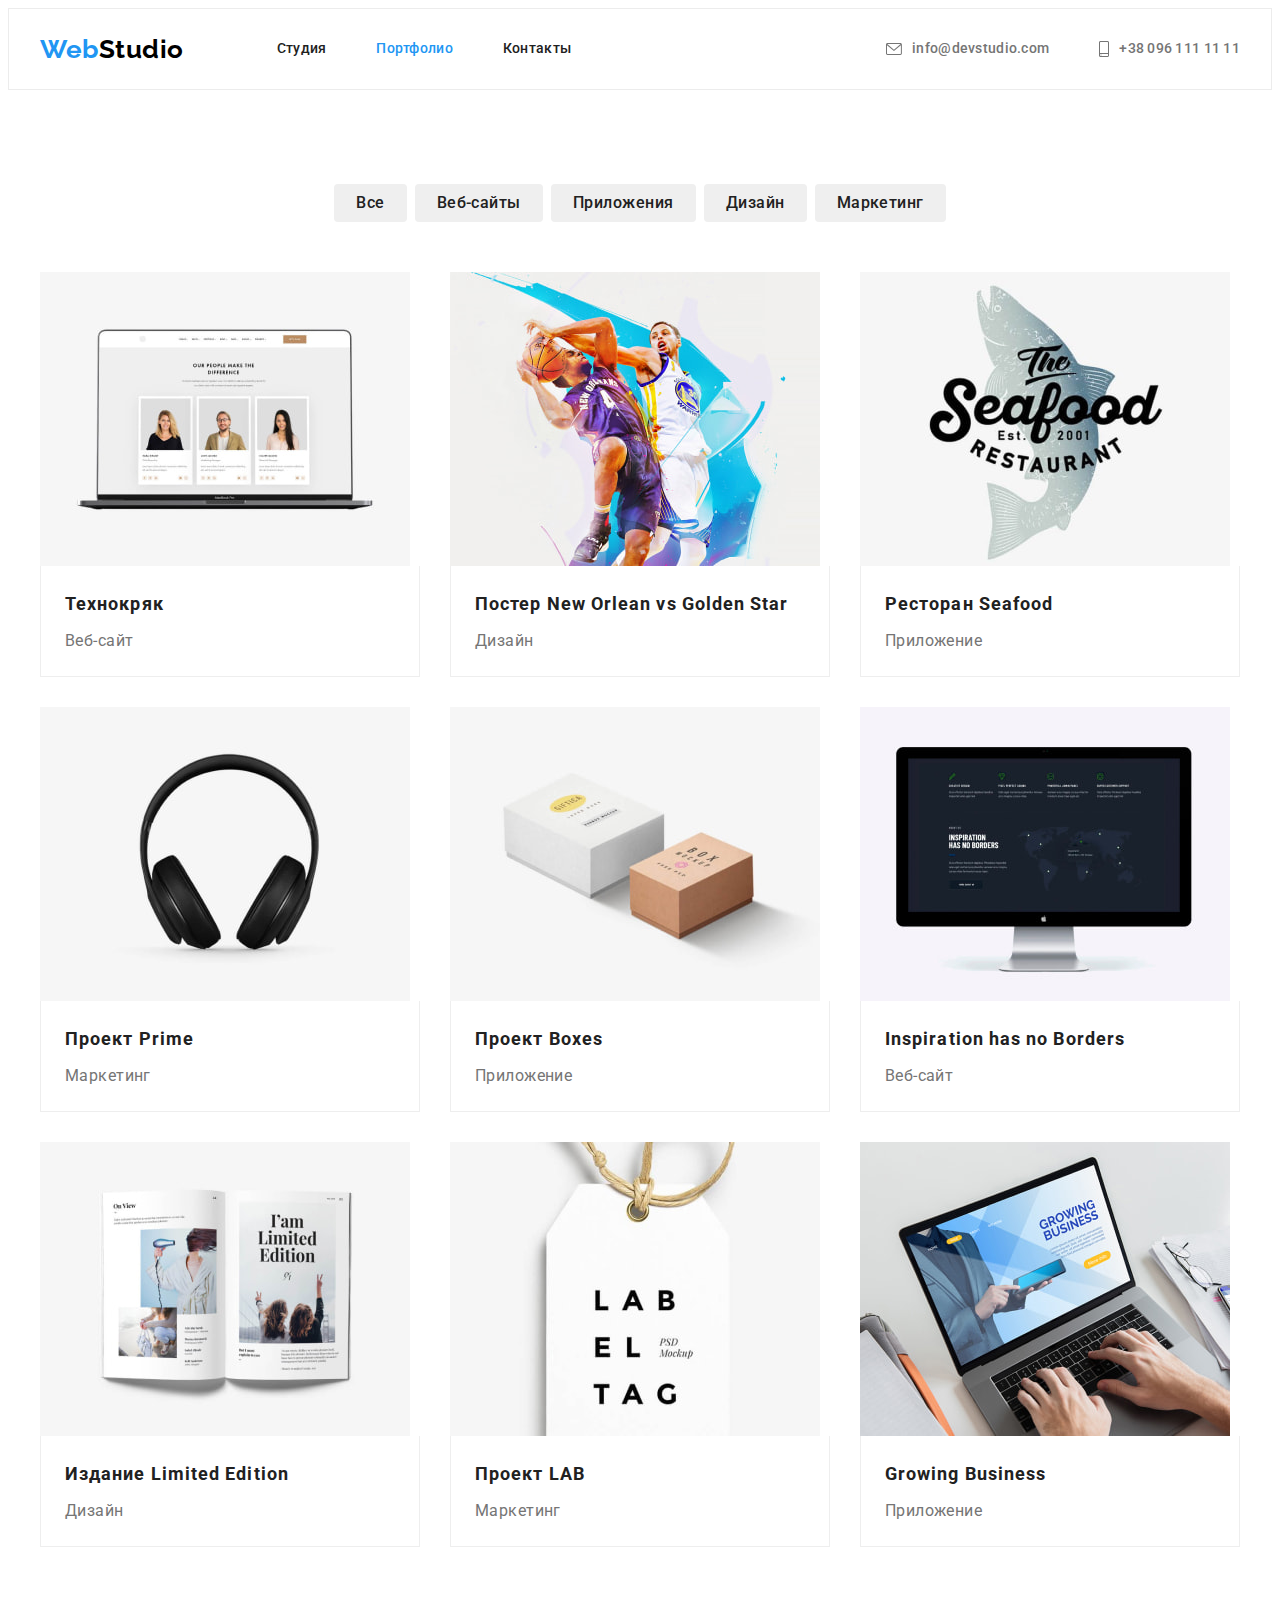
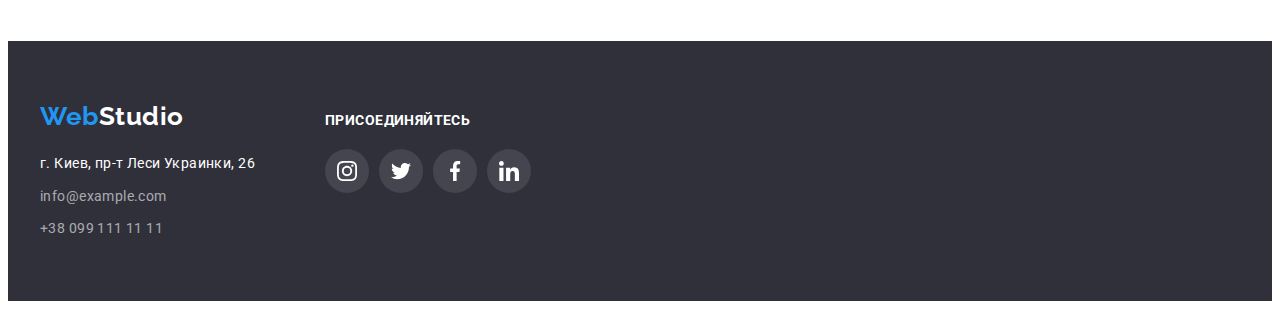
==== portfolio.html @ 5c8def83 "Initial commit" ====
<!DOCTYPE html>
<html lang="ru">
  <head>
    <meta charset="UTF-8" />
    <meta http-equiv="X-UA-Compatible" content="IE=edge" />
    <meta name="viewport" content="width=device-width, initial-scale=1.0" />
    <title>Студия</title>
    <link rel="preconnect" href="https://fonts.googleapis.com" />
    <link rel="preconnect" href="https://fonts.gstatic.com" crossorigin />
    <link
      href="https://fonts.googleapis.com/css2?family=Raleway:wght@700&family=Roboto:wght@400;500;700;900&display=swap"
      rel="stylesheet"
    />
    <!-- Normalize start -->
    <link
      rel="stylesheet"
      href="https://cdnjs.cloudflare.com/ajax/libs/modern-normalize/1.1.0/modern-normalize.min.css"
      integrity="sha512-wpPYUAdjBVSE4KJnH1VR1HeZfpl1ub8YT/NKx4PuQ5NmX2tKuGu6U/JRp5y+Y8XG2tV+wKQpNHVUX03MfMFn9Q=="
      crossorigin="anonymous"
      referrerpolicy="no-referrer"
    />
    <!-- Normalize end -->
    <!-- Custom styles start -->
    <link rel="stylesheet" href="./css/styles.css" />
    <!-- Custom styles end -->
  </head>
  <!--Body-->
  <body>
    <!--Header-->
    <header class="header header-portfolio">
      <div class="container">
        <a class="logo" href="./index.html">
          Web<span class="logo-black">Studio</span>
        </a>
        <!--Navigation-->
        <nav class="site-nav">
          <ul class="list">
            <li class="site-nav-item">
              <a class="header-link link" href="./index.html">Студия</a>
            </li>
            <li class="site-nav-item">
              <a class="header-link link current" href="./portfolio.html"
                >Портфолио</a
              >
            </li>
            <li class="site-nav-item">
              <a class="header-link link" href="">Контакты</a>
            </li>
          </ul>
        </nav>
        <!--Contacts header-->
        <ul class="contacts-list list">
          <li class="contacts-item">
            <a
              class="header-link contacts-link link"
              href="mailto:info@devstudio.com"
            >
              <svg class="contacts-icon" width="16" height="12">
                <use href="./images/icons.svg#envelope"></use>
              </svg>
              info@devstudio.com
            </a>
          </li>
          <li class="contacts-item">
            <a class="header-link contacts-link link" href="tel:+380961111111">
              <svg class="contacts-icon" width="10" height="16">
                <use href="./images/icons.svg#smartphone"></use>
              </svg>
              +38 096 111 11 11</a
            >
          </li>
        </ul>
      </div>
    </header>
    <!--Main-->
    <main>
      <!-- Портфолио -->
      <section class="section">
        <div class="container">
          <h1 class="visually-hidden">Портфолио</h1>
          <ul class="filter-list list">
            <li class="filter-item">
              <button class="filter-btn" type="button">Все</button>
            </li>
            <li class="filter-item">
              <button class="filter-btn" type="button">Веб-сайты</button>
            </li>
            <li class="filter-item">
              <button class="filter-btn" type="button">Приложения</button>
            </li>
            <li class="filter-item">
              <button class="filter-btn" type="button">Дизайн</button>
            </li>
            <li class="filter-item">
              <button class="filter-btn" type="button">Маркетинг</button>
            </li>
          </ul>
          <ul class="portfolio-list card-set portfolio list">
            <li class="portfolio-item card-item">
              <a
                class="portfolio-link link"
                href=""
                target="_blank"
                rel="noopener noreferrer"
              >
                <img
                  class="portfolio-img"
                  src="./images/portfolio/img_1.jpg"
                  alt="Ноутбук с контентом"
                  width="370"
                  height="294"
                />
                <div class="portfolio-container">
                  <h2 class="portfolio-title title">Технокряк</h2>
                  <p class="portfolio-discr">Веб-сайт</p>
                </div>
              </a>
            </li>
            <li class="portfolio-item card-item">
              <a
                class="portfolio-link link"
                href=""
                target="_blank"
                rel="noopener noreferrer"
              >
                <img
                  class="portfolio-img"
                  src="./images/portfolio/img_2.jpg"
                  alt="Два баскетболиста"
                  width="370"
                  height="294"
                />
                <div class="portfolio-container">
                  <h2 class="portfolio-title title">
                    Постер New Orlean vs Golden Star
                  </h2>
                  <p class="portfolio-discr">Дизайн</p>
                </div>
              </a>
            </li>
            <li class="portfolio-item card-item">
              <a
                class="portfolio-link link"
                href=""
                target="_blank"
                rel="noopener noreferrer"
              >
                <img
                  class="portfolio-img"
                  src="./images/portfolio/img_3.jpg"
                  alt="Логотип ресторана"
                  width="370"
                  height="294"
                />
                <div class="portfolio-container">
                  <h2 class="portfolio-title title">Ресторан Seafood</h2>
                  <p class="portfolio-discr">Приложение</p>
                </div>
              </a>
            </li>
            <li class="portfolio-item card-item">
              <a
                class="portfolio-link link"
                href=""
                target="_blank"
                rel="noopener noreferrer"
              >
                <img
                  class="portfolio-img"
                  src="./images/portfolio/img_4.jpg"
                  alt="Наушники"
                  width="370"
                  height="294"
                />
                <div class="portfolio-container">
                  <h2 class="portfolio-title title">Проект Prime</h2>
                  <p class="portfolio-discr">Маркетинг</p>
                </div>
              </a>
            </li>
            <li class="portfolio-item card-item">
              <a
                class="portfolio-link link"
                href=""
                target="_blank"
                rel="noopener noreferrer"
              >
                <img
                  class="portfolio-img"
                  src="./images/portfolio/img_5.jpg"
                  alt="Две коробки"
                  width="370"
                  height="294"
                />
                <div class="portfolio-container">
                  <h2 class="portfolio-title title">Проект Boxes</h2>
                  <p class="portfolio-discr">Приложение</p>
                </div>
              </a>
            </li>
            <li class="portfolio-item card-item">
              <a
                class="portfolio-link link"
                href=""
                target="_blank"
                rel="noopener noreferrer"
              >
                <img
                  class="portfolio-img"
                  src="./images/portfolio/img_6.jpg"
                  alt="Монитор с изображением"
                  width="370"
                  height="294"
                />
                <div class="portfolio-container">
                  <h2 class="portfolio-title title">
                    Inspiration has no Borders
                  </h2>
                  <p class="portfolio-discr">Веб-сайт</p>
                </div>
              </a>
            </li>
            <li class="portfolio-item card-item">
              <a
                class="portfolio-link link"
                href=""
                target="_blank"
                rel="noopener noreferrer"
              >
                <img
                  class="portfolio-img"
                  src="./images/portfolio/img_7.jpg"
                  alt="Открытая книга"
                  width="370"
                  height="294"
                />
                <div class="portfolio-container">
                  <h2 class="portfolio-title title">Издание Limited Edition</h2>
                  <p class="portfolio-discr">Дизайн</p>
                </div>
              </a>
            </li>
            <li class="portfolio-item card-item">
              <a
                class="portfolio-link link"
                href=""
                target="_blank"
                rel="noopener noreferrer"
              >
                <img
                  class="portfolio-img"
                  src="./images/portfolio/img_8.jpg"
                  alt="Бирочка"
                  width="370"
                  height="294"
                />
                <div class="portfolio-container">
                  <h2 class="portfolio-title title">Проект LAB</h2>
                  <p class="portfolio-discr">Маркетинг</p>
                </div>
              </a>
            </li>
            <li class="portfolio-item card-item">
              <a
                class="portfolio-link link"
                href=""
                target="_blank"
                rel="noopener noreferrer"
              >
                <img
                  class="portfolio-img"
                  src="./images/portfolio/img_9.jpg"
                  alt="Ноутбук с программным обеспечением"
                  width="370"
                  height="294"
                />
                <div class="portfolio-container">
                  <h2 class="portfolio-title title">Growing Business</h2>
                  <p class="portfolio-discr">Приложение</p>
                </div>
              </a>
            </li>
          </ul>
        </div>
      </section>
    </main>
    <!--Footer-->
    <footer class="footer">
      <div class="footer-container container">
        <div class="footer-contscts">
          <a class="logo" href="index.html"
            >Web<span class="logo-white">Studio</span>
          </a>
          <address class="address">
            <ul class="footer-list list">
              <li>
                <a
                  href="https://goo.gl/maps/9SiHz1dHuhAvryd87"
                  target="_blank"
                  rel="noreferrer noopener"
                  class="footer-link link address-descr"
                  >г. Киев, пр-т Леси Украинки, 26
                </a>
              </li>
              <li>
                <a href="mailto:info@example.com" class="footer-link link"
                  >info@example.com</a
                >
              </li>
              <li>
                <a href="tel:+380991111111" class="footer-link link"
                  >+38 099 111 11 11</a
                >
              </li>
            </ul>
          </address>
        </div>
        <div class="footer-join">
          <p class="join-descr">присоединяйтесь</p>
          <ul class="social-list list">
            <li class="social-item">
              <a
                class="social-link link"
                href=""
                target="_blank"
                rel="noopener noreferrer"
                aria-label="Instagram"
              >
                <svg class="social-icon" width="20" height="20">
                  <use href="./images/icons.svg#instagram"></use>
                </svg>
              </a>
            </li>
            <li class="social-item">
              <a
                class="social-link link"
                href=""
                target="_blank"
                rel="noopener noreferrer"
                aria-label="twitter"
              >
                <svg class="social-icon" width="20" height="20">
                  <use href="./images/icons.svg#twitter"></use>
                </svg>
              </a>
            </li>
            <li class="social-item">
              <a
                class="social-link link"
                href=""
                target="_blank"
                rel="noopener noreferrer"
                aria-label="facebook"
              >
                <svg class="social-icon" width="20" height="20">
                  <use href="./images/icons.svg#facebook"></use>
                </svg>
              </a>
            </li>
            <li class="social-item">
              <a
                class="social-link link"
                href=""
                target="_blank"
                rel="noopener noreferrer"
                aria-label="linkedin"
              >
                <svg class="social-icon" width="20" height="20">
                  <use href="./images/icons.svg#linkedin"></use>
                </svg>
              </a>
            </li>
          </ul>
        </div>
      </div>
    </footer>
  </body>
</html>
---- css/styles.css ----
:root {
    --primary-text-color: #757575;
    --title-text-color: #212121;
    --accent-color: #2196F3;
    --text-color-white: #ffffff;
    --backgraund-color-grey: #F5F4FA;
    --backgraund-color-dark: #2F303A;
    --icon-color-white: #ffffff;
    --icon-color-grey: #AFB1B8;
    /* Other */
    --indent: 30px;
    --item: 4;
}
body{
    font-family: 'Roboto', sans-serif;
    font-size: 14px;
    line-height: 1.71;
    letter-spacing: 0.03em;
    color: var(--primary-text-color);
}
/* Частковий ресет */
h1, h2, h3, h4, h5, h6, p{
    margin: 0;
}
ul{
    padding: 0;
    margin: 0;
}
img{
    display: block;
    height: auto;
    max-width: 100%;
}
/* Visually-hidden */
.visually-hidden {
    position: absolute;
    white-space: nowrap;
    width: 1px;
    height: 1px;
    overflow: hidden;
    border: 0;
    padding: 0;
    clip: rect(0 0 0 0);
    clip-path: inset(50%);
    margin: -1px;
}
/* Утилітарні */
.section{
    padding-top: 94px;
    padding-bottom: 94px;
}
.card-set{
    display: flex;
    flex-wrap: wrap;
    gap: var(--indent);
}
.card-item{
    flex-basis: calc((100% - var(--indent) * (var(--item) - 1)) / var(--item));
}
/* Хедер */
.logo{
    font-family: 'Raleway', sans-serif;
    font-weight: 700;
    font-size: 26px;
    letter-spacing: 0.02em;
    line-height: 1.19;
    color: var(--accent-color);
    text-decoration: none;
}
.header .logo{
    margin-right: 93px;
}
.logo-black{
    color: #000000;
}
.logo-white{
    color: var(--text-color-white)
}
.list{
    list-style: none;  
}
.link{
    color: currentColor;
    text-decoration: none;
}
.header{
    font-weight: 500;
    line-height: 1.14;
    letter-spacing: 0.02em;
}
.header-link{
    display: flex;
    padding: 32px 0;
    align-items: center;
}
.header-link:hover,
.header-link:focus {
    color: var(--accent-color);
}
.site-nav{
    color: var(--title-text-color);
}
.site-nav .current{
    color: var(--accent-color);
}   
.title{
    font-weight: 700;
    color: var(--title-text-color);
}
.container{
    width: 1200px;
    margin: 0 auto;
    padding: 0 15px;
}
.header .container{
    display: flex;
    align-items: center;
}
.site-nav .list,
.contacts-list{
    display: flex;
}
.contacts-list{
    margin-left: auto;
}
.site-nav-item:not(:last-child),
.contacts-item:not(:last-child){
    margin-right: 50px;
}
/* Герой */
.hero{
    background-color: var(--backgraund-color-dark);
    background-image: linear-gradient(to right, rgba(47, 48, 58, 0.4),
    rgba(47, 48, 58, 0.4)), url(../images/hero/img.jpg);
    max-width: 1600px;
    background-repeat: no-repeat;
    background-position: center;
    background-size: cover;
    margin-left: auto;
    margin-right: auto;
    padding-top: 200px;
    padding-bottom: 200px;
}
.hero-bg{
    align-items: center;
    justify-content: center;
}
.hero-title{
    font-weight: 900;
    font-size: 44px;
    width: 696px;
    line-height: 1.36;
    text-align: center;
    letter-spacing: 0.06em;
    text-transform: uppercase;
    color: var(--text-color-white);
    margin: 0 auto;
    margin-bottom: 30px;
}
.hero-btn{
    font-family: inherit;
    font-weight: 700;
    font-size: 16px;
    line-height: 1.87;
    letter-spacing: 0.06em;
    background-color: var(--accent-color);
    color: var(--text-color-white);
    border: none;
    box-shadow: 0px 4px 4px rgba(0, 0, 0, 0.15);
    border-radius: 4px;
    cursor: pointer;
    display: block;
    margin: 0 auto;
    padding-top: 10px;
    padding-right: 32px;
    padding-bottom: 10px;
    padding-left: 32px;
}
/* Особенности  */
.features-title{
    font-size: 14px;
    line-height: 1.14;
    text-transform: uppercase;
    margin-bottom: 10px;
}
/* Чем мы занимаемся */
.section-title {
    font-size: 36px;
    line-height: 1.16;
    color: var(--title-text-color);
    text-align: center;
    margin-bottom: 50px;
}
.work-types{
    padding-top: 0;
}
.work-types-list{
    --item: 3;
}
/* Наша команда */
.team{
    background-color: var(--backgraund-color-grey);
}
.team-item{
    background-color: #ffffff;
    box-shadow: 0px 1px 3px rgba(0, 0, 0, 0.12), 0px 1px 1px rgba(0, 0, 0, 0.14), 0px 2px 1px rgba(0, 0, 0, 0.2);
    border-radius: 0px 0px 4px 4px;
}
.team-wrapper{
    padding: 30px;
}
.team-title {
    font-weight: 500;
    font-size: 16px;
    line-height: 1.18;
    color: var(--title-text-color);

    text-align: center;
    margin-bottom: 10px;
}
.team-descr{
    font-size: 16px;
    line-height: 1.18;
    margin-bottom: 16px;
    text-align: center;
}
/* Footer */
.footer{
    display: flex;
    background-color: var(--backgraund-color-dark);
    padding-top: 60px;
    padding-bottom: 60px;
}
.footer .logo{
    margin-bottom: 20px;
    display: block;
}
.footer-list{
    gap: 9px;
    display: flex;
    flex-direction: column;
}
.footer-link{
    margin-bottom: 9px;
}
.footer-link:hover,
.footer-link:focus{
    color: var(--accent-color);
}
.footer-container{
    display: flex;
    gap: 70px;
    align-items: baseline;
}
.join-descr{
    font-weight: 700;
    line-height: 1.14;
    text-transform: uppercase;
    color: var(--text-color-white);
    margin-bottom: 20px;
}
.address{
    font-style: inherit;
    color: rgba(255, 255, 255, 0.6);
}
.address-descr{
    color: var(--text-color-white);
    margin-bottom: 20px;
}
/* Портфоліо */
.header-portfolio{
    border: 1px solid #ECECEC;
}
.filter-list{
    display: flex;
    margin-bottom: 50px;
    justify-content: center;
}
.filter-btn{
    font-family: inherit;
    font-weight: 500;
    font-size: 16px;
    line-height: 1.62;
    text-align: center;
    letter-spacing: 0.03em;
    color: var(--title-text-color);
    cursor: pointer;
    border: none;
    border-radius: 4px;
    padding: 6px 22px;
    display: block;
}   
.filter-btn:hover,
.filter-btn:focus{
    box-shadow: 0px 3px 1px 0px rgba(0, 0, 0, 0.10), 0px 1px 2px 0px rgba(0, 0, 0, 0.08), 0px 2px 2px 0px rgba(0, 0, 0, 0.12);
}
.filter-item:not(:last-child){
    margin-right: 8px;
}
.filter-btn:hover,
.filter-btn:focus{
    color: var(--text-color-white);
    background-color: var(--accent-color);
}
.portfolio-list{
    --item: 3;
}
.portfolio-container{
    padding-top: 20px;
    padding-right: 24px;
    padding-bottom: 20px;
    padding-left: 24px;
    border: 1px solid #EEEEEE;
    border-top: none;
}
.portfolio-link{
    display: block;
}
.portfolio-link:hover,
.portfolio-link:focus{
    box-shadow: 
    0px 1px 1px rgba(0, 0, 0, 0.12), 
    0px 4px 4px rgba(0, 0, 0, 0.06), 
    1px 4px 6px rgba(0, 0, 0, 0.16);
}
.portfolio-title{
    margin-bottom: 4px;
}
.portfolio .portfolio-title{
    font-size: 18px;
    line-height: 2;
    letter-spacing: 0.06em;
}
.portfolio .portfolio-discr{
    font-size: 16px;
    line-height: 1.87;
}
/* Contacts-icon */
.contacts-icon{
    margin-right: 10px;
    fill: currentColor;
}
/* Features icons */
.features-container{
    display: flex;
    align-items: center;
    justify-content: center;
    padding-top: 25px;
    padding-right: 100px;
    padding-bottom: 25px;
    padding-left: 100px;
    background-color: var(--backgraund-color-grey);
    margin-bottom: 30px;
}
.social-list {
    display: flex;
    gap: 10px;
    align-items: center;
    justify-content: center;
}
.social-link{
    display: flex;
    width: 44px;
    height: 44px;
    background-color: #ffffff;
    border-radius: 50%;
    align-items: center;
    justify-content: center;
}
.social-icon{
    fill: var(--icon-color-grey)
}
.social-link:hover,
.social-link:focus{
    background-color: var(--accent-color);
}
.social-link:hover .social-icon,
.social-link:focus .social-icon{
    fill: var(--icon-color-white);
}
/* Footer socials icon */
.footer .social-icon{
    fill: var(--icon-color-white);
}
.footer .social-link{
    background: rgba(255, 255, 255, 0.1);
}
.footer .social-link:hover,
.footer .social-link:focus{
    background-color: var(--accent-color);
}
/* Постоянные клиенты */
.clients-item{
    display: flex;
    width: 170px;
    height: 92px;
    align-items: center;
    justify-content: center;
    flex-basis: calc((100% - var(--indent) * (var(--item) - 1)) / var(--item));
    --item: 6;
}
.clients-link{
    display: flex;
    align-items: center;
    justify-content: center;
    padding-top: 16px;
    padding-right: 32px;
    padding-bottom: 16px;
    padding-left: 32px;
    border: 1px solid var(--icon-color-grey);
    border-radius: 4px;
    fill: var(--icon-color-grey);
}
.clients-link:hover,
.clients-link:focus{
    fill: var(--accent-color);
    border: 1px solid var(--accent-color)
}
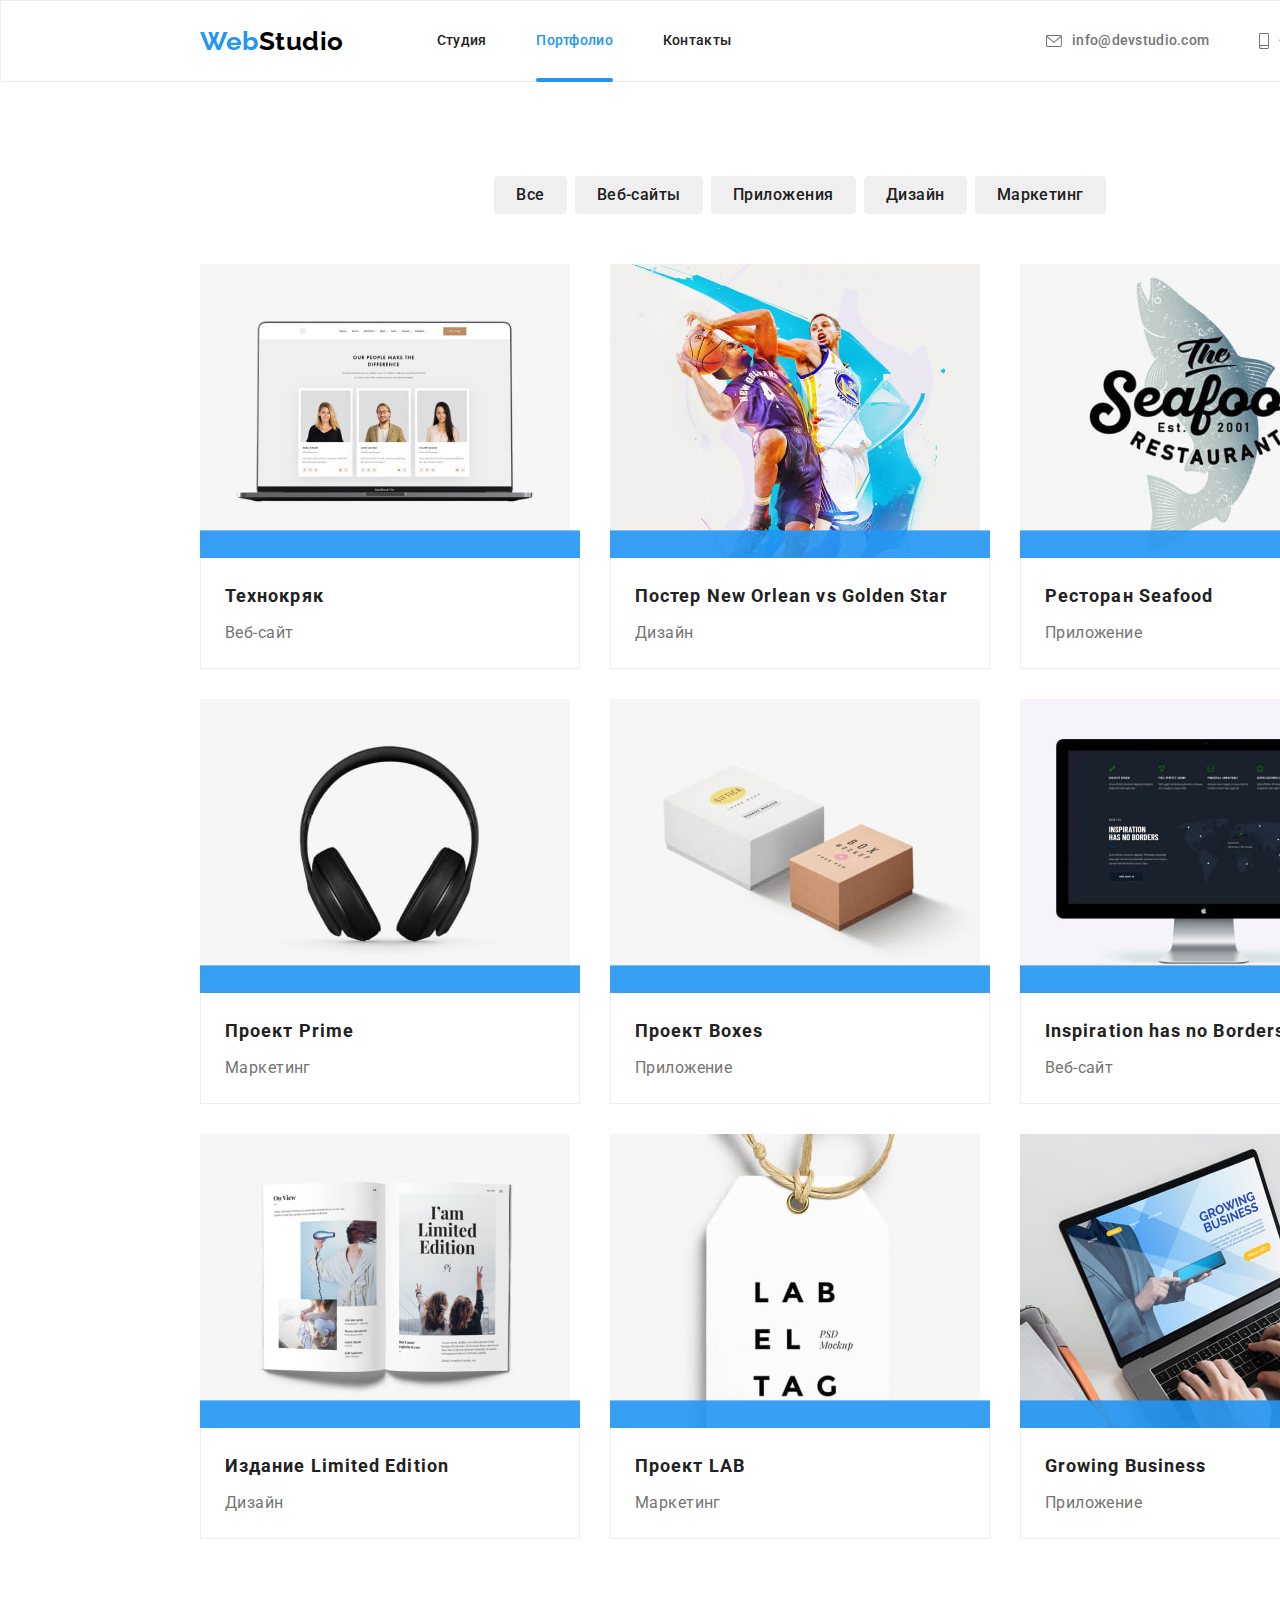
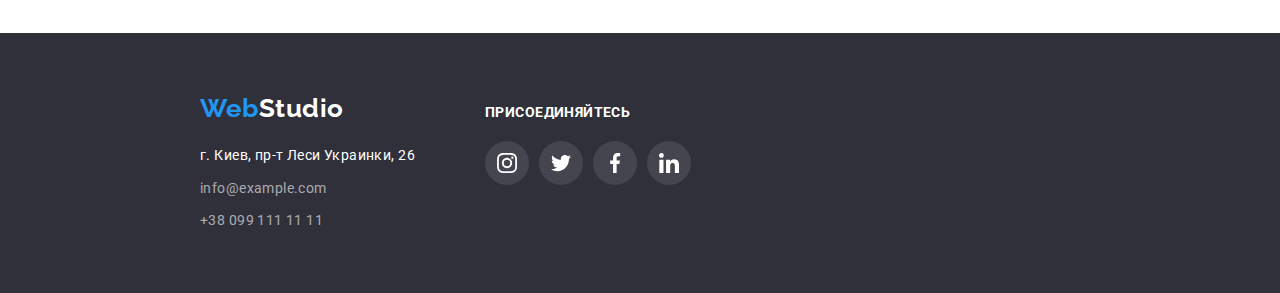
==== commit de4a4e05: "Виконано завдання" ====
--- a/portfolio.html
+++ b/portfolio.html
@@ -27,7 +27,7 @@
   <!--Body-->
   <body>
     <!--Header-->
-    <header class="header header-portfolio">
+    <header class="header header-line">
       <div class="container">
         <a class="logo" href="./index.html">
           Web<span class="logo-black">Studio</span>
@@ -38,7 +38,7 @@
             <li class="site-nav-item">
               <a class="header-link link" href="./index.html">Студия</a>
             </li>
-            <li class="site-nav-item">
+            <li class="site-nav-item current">
               <a class="header-link link current" href="./portfolio.html"
                 >Портфолио</a
               >
@@ -103,13 +103,23 @@
                 target="_blank"
                 rel="noopener noreferrer"
               >
-                <img
-                  class="portfolio-img"
-                  src="./images/portfolio/img_1.jpg"
-                  alt="Ноутбук с контентом"
-                  width="370"
-                  height="294"
-                />
+                <div class="portfolio-img-thumb">
+                  <img
+                    class="portfolio-img"
+                    src="./images/portfolio/img_1.jpg"
+                    alt="Ноутбук с контентом"
+                    width="370"
+                    height="294"
+                  />
+                  <div class="overlay">
+                    <p class="overlay-descr">
+                      Ресурс предлагает комплексные предложения с разным уровнем
+                      функционала и сервисов. Все это позволит посетителю
+                      получить исчерпывающие сведения о&nbsp;компании или
+                      частном лице.
+                    </p>
+                  </div>
+                </div>
                 <div class="portfolio-container">
                   <h2 class="portfolio-title title">Технокряк</h2>
                   <p class="portfolio-discr">Веб-сайт</p>
@@ -123,13 +133,23 @@
                 target="_blank"
                 rel="noopener noreferrer"
               >
-                <img
-                  class="portfolio-img"
-                  src="./images/portfolio/img_2.jpg"
-                  alt="Два баскетболиста"
-                  width="370"
-                  height="294"
-                />
+                <div class="portfolio-img-thumb">
+                  <img
+                    class="portfolio-img"
+                    src="./images/portfolio/img_2.jpg"
+                    alt="Два баскетболиста"
+                    width="370"
+                    height="294"
+                  />
+                  <div class="overlay">
+                    <p class="overlay-descr">
+                      Ресурс предлагает комплексные предложения с разным уровнем
+                      функционала и сервисов. Все это позволит посетителю
+                      получить исчерпывающие сведения о&nbsp;компании или
+                      частном лице.
+                    </p>
+                  </div>
+                </div>
                 <div class="portfolio-container">
                   <h2 class="portfolio-title title">
                     Постер New Orlean vs Golden Star
@@ -145,13 +165,23 @@
                 target="_blank"
                 rel="noopener noreferrer"
               >
-                <img
-                  class="portfolio-img"
-                  src="./images/portfolio/img_3.jpg"
-                  alt="Логотип ресторана"
-                  width="370"
-                  height="294"
-                />
+                <div class="portfolio-img-thumb">
+                  <img
+                    class="portfolio-img"
+                    src="./images/portfolio/img_3.jpg"
+                    alt="Логотип ресторана"
+                    width="370"
+                    height="294"
+                  />
+                  <div class="overlay">
+                    <p class="overlay-descr">
+                      Ресурс предлагает комплексные предложения с разным уровнем
+                      функционала и сервисов. Все это позволит посетителю
+                      получить исчерпывающие сведения о&nbsp;компании или
+                      частном лице.
+                    </p>
+                  </div>
+                </div>
                 <div class="portfolio-container">
                   <h2 class="portfolio-title title">Ресторан Seafood</h2>
                   <p class="portfolio-discr">Приложение</p>
@@ -165,13 +195,23 @@
                 target="_blank"
                 rel="noopener noreferrer"
               >
-                <img
-                  class="portfolio-img"
-                  src="./images/portfolio/img_4.jpg"
-                  alt="Наушники"
-                  width="370"
-                  height="294"
-                />
+                <div class="portfolio-img-thumb">
+                  <img
+                    class="portfolio-img"
+                    src="./images/portfolio/img_4.jpg"
+                    alt="Наушники"
+                    width="370"
+                    height="294"
+                  />
+                  <div class="overlay">
+                    <p class="overlay-descr">
+                      Ресурс предлагает комплексные предложения с разным уровнем
+                      функционала и сервисов. Все это позволит посетителю
+                      получить исчерпывающие сведения о&nbsp;компании или
+                      частном лице.
+                    </p>
+                  </div>
+                </div>
                 <div class="portfolio-container">
                   <h2 class="portfolio-title title">Проект Prime</h2>
                   <p class="portfolio-discr">Маркетинг</p>
@@ -185,13 +225,23 @@
                 target="_blank"
                 rel="noopener noreferrer"
               >
-                <img
-                  class="portfolio-img"
-                  src="./images/portfolio/img_5.jpg"
-                  alt="Две коробки"
-                  width="370"
-                  height="294"
-                />
+                <div class="portfolio-img-thumb">
+                  <img
+                    class="portfolio-img"
+                    src="./images/portfolio/img_5.jpg"
+                    alt="Две коробки"
+                    width="370"
+                    height="294"
+                  />
+                  <div class="overlay">
+                    <p class="overlay-descr">
+                      Ресурс предлагает комплексные предложения с разным уровнем
+                      функционала и сервисов. Все это позволит посетителю
+                      получить исчерпывающие сведения о&nbsp;компании или
+                      частном лице.
+                    </p>
+                  </div>
+                </div>
                 <div class="portfolio-container">
                   <h2 class="portfolio-title title">Проект Boxes</h2>
                   <p class="portfolio-discr">Приложение</p>
@@ -205,13 +255,23 @@
                 target="_blank"
                 rel="noopener noreferrer"
               >
-                <img
-                  class="portfolio-img"
-                  src="./images/portfolio/img_6.jpg"
-                  alt="Монитор с изображением"
-                  width="370"
-                  height="294"
-                />
+                <div class="portfolio-img-thumb">
+                  <img
+                    class="portfolio-img"
+                    src="./images/portfolio/img_6.jpg"
+                    alt="Монитор с изображением"
+                    width="370"
+                    height="294"
+                  />
+                  <div class="overlay">
+                    <p class="overlay-descr">
+                      Ресурс предлагает комплексные предложения с разным уровнем
+                      функционала и сервисов. Все это позволит посетителю
+                      получить исчерпывающие сведения о&nbsp;компании или
+                      частном лице.
+                    </p>
+                  </div>
+                </div>
                 <div class="portfolio-container">
                   <h2 class="portfolio-title title">
                     Inspiration has no Borders
@@ -227,13 +287,23 @@
                 target="_blank"
                 rel="noopener noreferrer"
               >
-                <img
-                  class="portfolio-img"
-                  src="./images/portfolio/img_7.jpg"
-                  alt="Открытая книга"
-                  width="370"
-                  height="294"
-                />
+                <div class="portfolio-img-thumb">
+                  <img
+                    class="portfolio-img"
+                    src="./images/portfolio/img_7.jpg"
+                    alt="Открытая книга"
+                    width="370"
+                    height="294"
+                  />
+                  <div class="overlay">
+                    <p class="overlay-descr">
+                      Ресурс предлагает комплексные предложения с разным уровнем
+                      функционала и сервисов. Все это позволит посетителю
+                      получить исчерпывающие сведения о&nbsp;компании или
+                      частном лице.
+                    </p>
+                  </div>
+                </div>
                 <div class="portfolio-container">
                   <h2 class="portfolio-title title">Издание Limited Edition</h2>
                   <p class="portfolio-discr">Дизайн</p>
@@ -247,13 +317,23 @@
                 target="_blank"
                 rel="noopener noreferrer"
               >
-                <img
-                  class="portfolio-img"
-                  src="./images/portfolio/img_8.jpg"
-                  alt="Бирочка"
-                  width="370"
-                  height="294"
-                />
+                <div class="portfolio-img-thumb">
+                  <img
+                    class="portfolio-img"
+                    src="./images/portfolio/img_8.jpg"
+                    alt="Бирочка"
+                    width="370"
+                    height="294"
+                  />
+                  <div class="overlay">
+                    <p class="overlay-descr">
+                      Ресурс предлагает комплексные предложения с разным уровнем
+                      функционала и сервисов. Все это позволит посетителю
+                      получить исчерпывающие сведения о&nbsp;компании или
+                      частном лице.
+                    </p>
+                  </div>
+                </div>
                 <div class="portfolio-container">
                   <h2 class="portfolio-title title">Проект LAB</h2>
                   <p class="portfolio-discr">Маркетинг</p>
@@ -267,13 +347,23 @@
                 target="_blank"
                 rel="noopener noreferrer"
               >
-                <img
-                  class="portfolio-img"
-                  src="./images/portfolio/img_9.jpg"
-                  alt="Ноутбук с программным обеспечением"
-                  width="370"
-                  height="294"
-                />
+                <div class="portfolio-img-thumb">
+                  <img
+                    class="portfolio-img"
+                    src="./images/portfolio/img_9.jpg"
+                    alt="Ноутбук с программным обеспечением"
+                    width="370"
+                    height="294"
+                  />
+                  <div class="overlay">
+                    <p class="overlay-descr">
+                      Ресурс предлагает комплексные предложения с разным уровнем
+                      функционала и сервисов. Все это позволит посетителю
+                      получить исчерпывающие сведения о&nbsp;компании или
+                      частном лице.
+                    </p>
+                  </div>
+                </div>
                 <div class="portfolio-container">
                   <h2 class="portfolio-title title">Growing Business</h2>
                   <p class="portfolio-discr">Приложение</p>
--- a/css/styles.css
+++ b/css/styles.css
@@ -10,6 +10,7 @@
     /* Other */
     --indent: 30px;
     --item: 4;
+    --anim-fast: 250ms;
 }
 body{
     font-family: 'Roboto', sans-serif;
@@ -17,6 +18,8 @@
     line-height: 1.71;
     letter-spacing: 0.03em;
     color: var(--primary-text-color);
+    margin: 0 auto;
+    width: 1600px;
 }
 /* Частковий ресет */
 h1, h2, h3, h4, h5, h6, p{
@@ -82,6 +85,7 @@
 .link{
     color: currentColor;
     text-decoration: none;
+    transition: color, var(--anim-fast) cubic-bezier(0.4, 0, 0.2, 1);
 }
 .header{
     font-weight: 500;
@@ -101,8 +105,22 @@
     color: var(--title-text-color);
 }
 .site-nav .current{
+    position: relative;
     color: var(--accent-color);
 }   
+.site-nav-item.current:after{
+    position: absolute;
+    left: 0;
+    bottom: -1px;
+    content: '';
+
+    display: block;
+    width: 100%;
+    height: 4px;
+
+    border-radius: 2px;
+    background-color: var(--accent-color);
+}
 .title{
     font-weight: 700;
     color: var(--title-text-color);
@@ -197,6 +215,23 @@
 .work-types-list{
     --item: 3;
 }
+.work-types-item{
+    position: relative;
+}
+.work-types-descr{
+    position: absolute;
+    left: 0;
+    bottom: 0%;
+    font-weight: 700;
+    line-height: calc(16/14);
+    text-align: center;
+    padding-top: 27px;
+    padding-bottom: 27px;
+    width: 100%;
+    color: #FFFFFF;
+    background-color: rgba(47, 48, 58, 0.8);
+    text-transform: uppercase;
+}
 /* Наша команда */
 .team{
     background-color: var(--backgraund-color-grey);
@@ -268,7 +303,7 @@
     margin-bottom: 20px;
 }
 /* Портфоліо */
-.header-portfolio{
+.header-line{
     border: 1px solid #ECECEC;
 }
 .filter-list{
@@ -289,18 +324,21 @@
     border-radius: 4px;
     padding: 6px 22px;
     display: block;
+    transition: color var(--anim-fast) cubic-bezier(0.4, 0, 0.2, 1),
+    background-color var(--anim-fast) cubic-bezier(0.4, 0, 0.2, 1),
+    box-shadow var(--anim-fast) cubic-bezier(0.4, 0, 0.2, 1);
 }   
-.filter-btn:hover,
-.filter-btn:focus{
-    box-shadow: 0px 3px 1px 0px rgba(0, 0, 0, 0.10), 0px 1px 2px 0px rgba(0, 0, 0, 0.08), 0px 2px 2px 0px rgba(0, 0, 0, 0.12);
-}
-.filter-item:not(:last-child){
-    margin-right: 8px;
-}
 .filter-btn:hover,
 .filter-btn:focus{
     color: var(--text-color-white);
     background-color: var(--accent-color);
+    box-shadow: 
+    0px 3px 1px 0px rgba(0, 0, 0, 0.10), 
+    0px 1px 2px 0px rgba(0, 0, 0, 0.08), 
+    0px 2px 2px 0px rgba(0, 0, 0, 0.12);
+}
+.filter-item:not(:last-child){
+    margin-right: 8px;
 }
 .portfolio-list{
     --item: 3;
@@ -313,8 +351,13 @@
     border: 1px solid #EEEEEE;
     border-top: none;
 }
+.portfolio-img-thumb{
+    position: relative;
+    overflow: hidden;
+}
 .portfolio-link{
     display: block;
+    transition: box-shadow var(--anim-fast ) cubic-bezier(0.4, 0, 0.2, 1);
 }
 .portfolio-link:hover,
 .portfolio-link:focus{
@@ -335,6 +378,26 @@
     font-size: 16px;
     line-height: 1.87;
 }
+.overlay{
+    position: absolute;
+    top: 0;
+    left: 0;
+    width: 100%;
+    letter-spacing: 0.03em;
+    transform: translateY(100%);
+    overflow: hidden;
+    padding: 63px 24px;
+    background-color: rgba(33, 150, 243, 0.9);
+    transition: transform var(--anim-fast) cubic-bezier(0.4, 0, 0.2, 1);
+}
+.overlay-descr{
+    font-size: 18px; 
+    line-height: 1.56;
+    color: #FFFFFF;
+}
+.portfolio-item:hover .overlay{
+    transform: translateY(0);
+}
 /* Contacts-icon */
 .contacts-icon{
     margin-right: 10px;
@@ -368,7 +431,8 @@
     justify-content: center;
 }
 .social-icon{
-    fill: var(--icon-color-grey)
+    fill: var(--icon-color-grey);
+    transition: fill, var(--anim-fast) cubic-bezier(0.4, 0, 0.2, 1);
 }
 .social-link:hover,
 .social-link:focus{
@@ -415,4 +479,49 @@
 .clients-link:focus{
     fill: var(--accent-color);
     border: 1px solid var(--accent-color)
+}
+/* Modal window */
+.backdrop{
+    position: fixed;
+    left: 0;
+    top: 0;
+    width: 100%;
+    height: 100%;
+    background-color: rgba(0, 0, 0, 0.2);
+    opacity: 1;
+    visibility: visible;
+    pointer-events: initial;
+    transition: opacity var(--anim-fast) cubic-bezier(0.4, 0, 0.2, 1),
+    visibility var(--anim-fast) cubic-bezier(0.4, 0, 0.2, 1);
+}
+.backdrop.is-hidden {
+    opacity: 0;
+    visibility: hidden;
+    pointer-events: none;
+}
+.modal{
+    width: 528px;
+    height: 581px;
+    background-color: #ffffff;
+    border-radius: 4px;
+    position: absolute;
+    top: 50%;
+    left: 50%;
+    transform: translate(-50%,  -50%);
+}
+.modal-close{
+    position: absolute;
+    top: 8px;
+    right: 8px;
+    width: 18px;
+    height: 18px;
+    padding: 0;
+    padding: 1;
+    background-color: transparent;
+    display: flex;
+    align-items: center;
+    justify-content: center;
+    border-radius: 50%;
+    border: 1px solid rgba(0, 0, 0, 0.1);
+    cursor: pointer;
 }